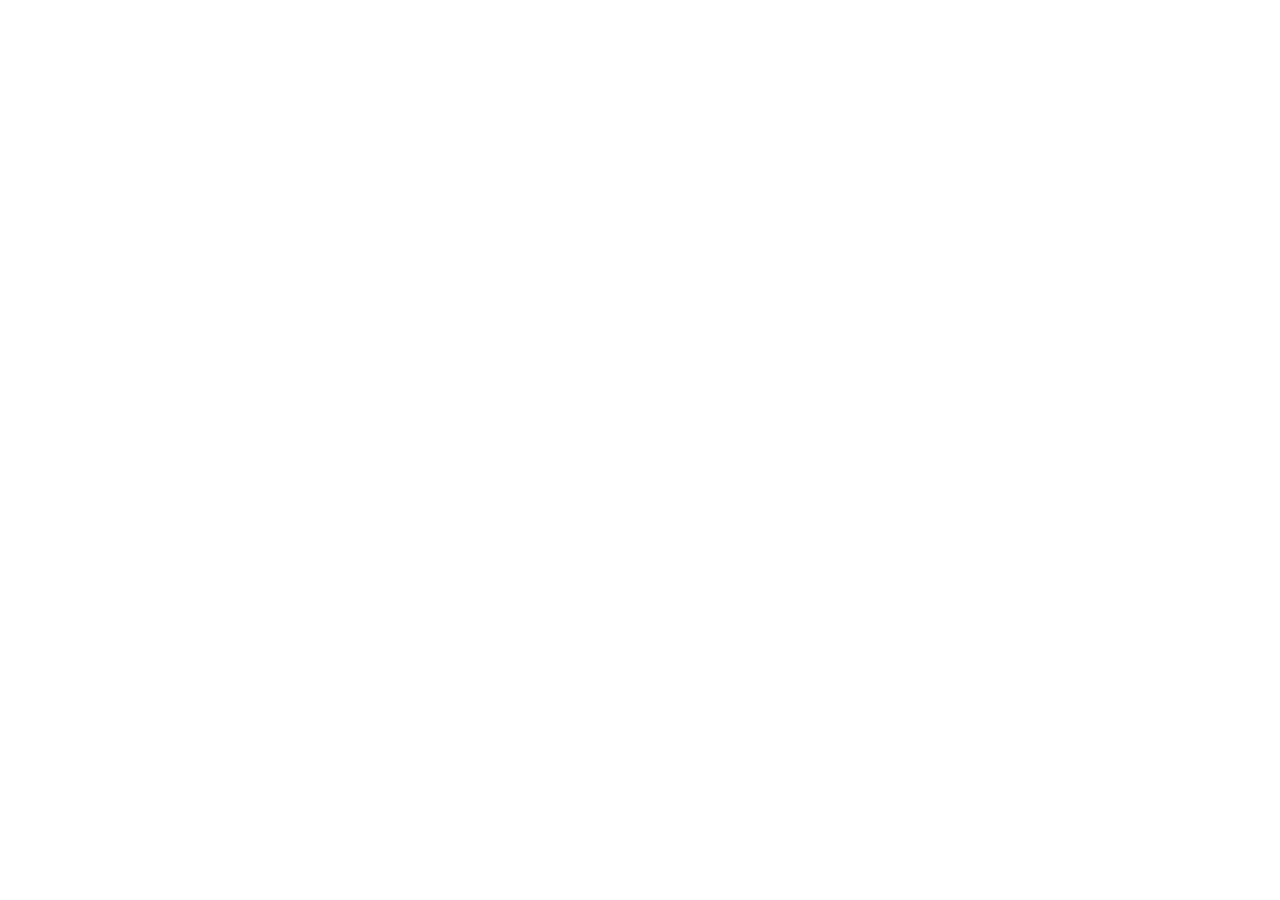
==== index.html @ d6d9a9a8 "Changing file name" ====
<!DOCTYPE html>
<html>
    <head>

    </head>
    <body>
        <iframe width="560" height="315" src="https://www.youtube.com/embed/QeRj5NdxMpQ" title="YouTube video player" frameborder="0" allow="accelerometer; autoplay; clipboard-write; encrypted-media; gyroscope; picture-in-picture; web-share" allowfullscreen></iframe>
    </body>
</html>
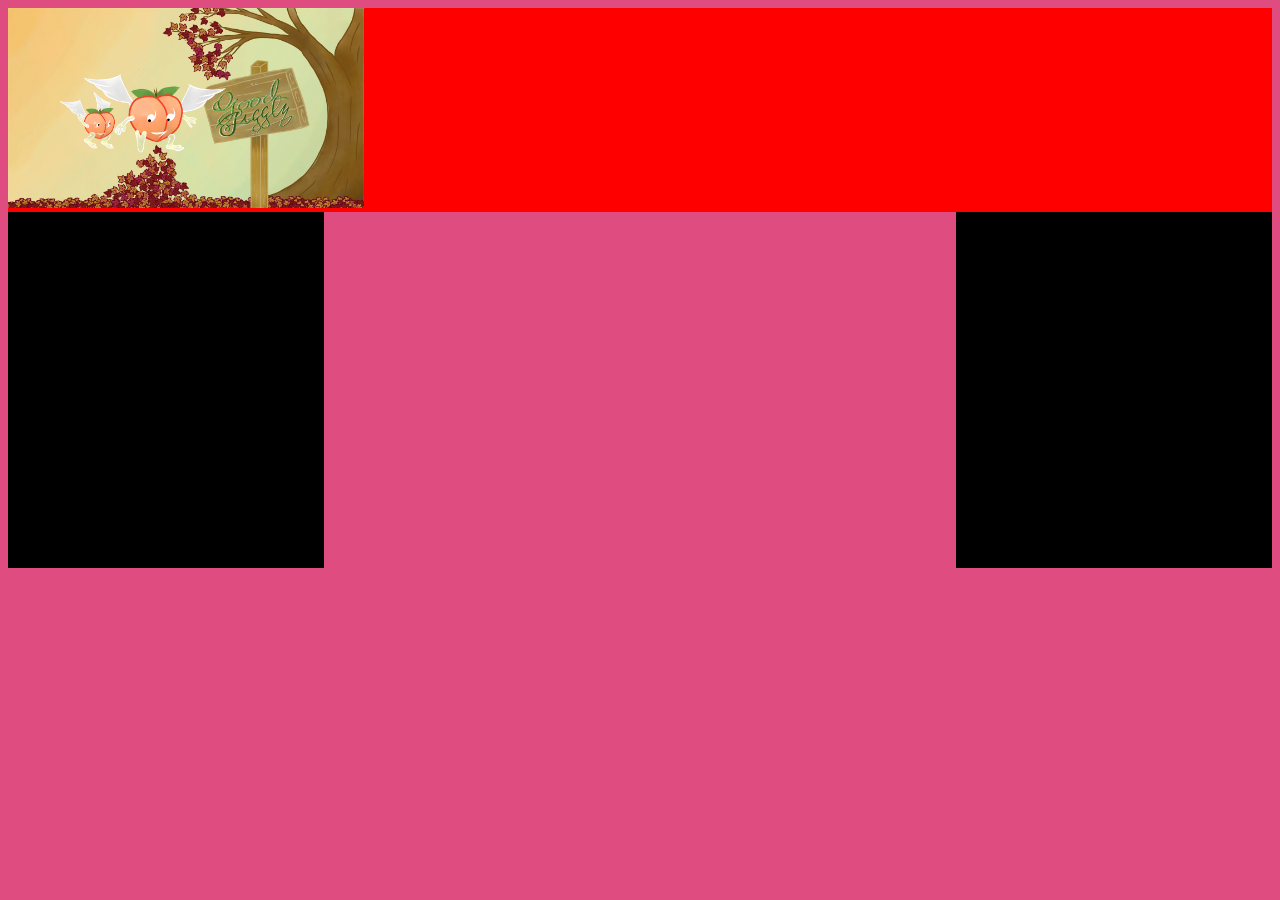
==== commit ad167f94: "More changes before really styling" ====
--- a/index.html
+++ b/index.html
@@ -1,9 +1,25 @@
 <!DOCTYPE html>
 <html>
     <head>
+        <title>Good Jiggly</title>
+        <link rel="stylesheet" href="styles/banner.css">
+        <link rel="stylesheet" href="styles/general-body.css">
 
     </head>
-    <body>
-        <iframe width="560" height="315" src="https://www.youtube.com/embed/QeRj5NdxMpQ" title="YouTube video player" frameborder="0" allow="accelerometer; autoplay; clipboard-write; encrypted-media; gyroscope; picture-in-picture; web-share" allowfullscreen></iframe>
+    <body class="main-body">
+        <div class="banner">
+            <img class="banner-image" src="images/actual_banner.jpg">
+        </div>
+        <div class="video-embed-grid">
+            <div class="left-video-embed">
+                
+            </div>
+            <div class="video-wrapper">
+                <iframe src="https://www.youtube.com/embed?listType=playlist&list=UUHGVOQArvYgVh4JTu4tcoqw"> </iframe>
+            </div>
+            <div class="right-video-embed">
+                
+            </div>
+        </div>
     </body>
-</html>+</html>
--- a/styles/banner.css
+++ b/styles/banner.css
@@ -0,0 +1,13 @@
+.banner{
+    border: 0px;
+    margin-bottom: 0px;
+    padding-bottom: 0px;
+    background-color: red;
+}
+
+.banner-image{
+    width: auto;
+    height: 200px;
+    margin-bottom: 0px;
+    border: 0px;
+}
--- a/styles/general-body.css
+++ b/styles/general-body.css
@@ -0,0 +1,28 @@
+.main-body{
+    background-color: rgb(223, 76, 128);
+}
+
+.video-wrapper{
+    position: relative;
+    padding-bottom: 56.25%;
+}
+
+.video-wrapper iframe{
+    position: absolute;
+    height: 100%;
+    width: 100%;
+    padding-top: 0px;
+    border: 0px;
+}
+
+.video-embed-grid{
+    display: grid;
+    grid-template-columns: 1fr 2fr 1fr;
+    border: 0px;
+    padding: 0px;
+    margin: 0px;
+}
+
+.right-video-embed, .left-video-embed{
+    background-color: black;
+}
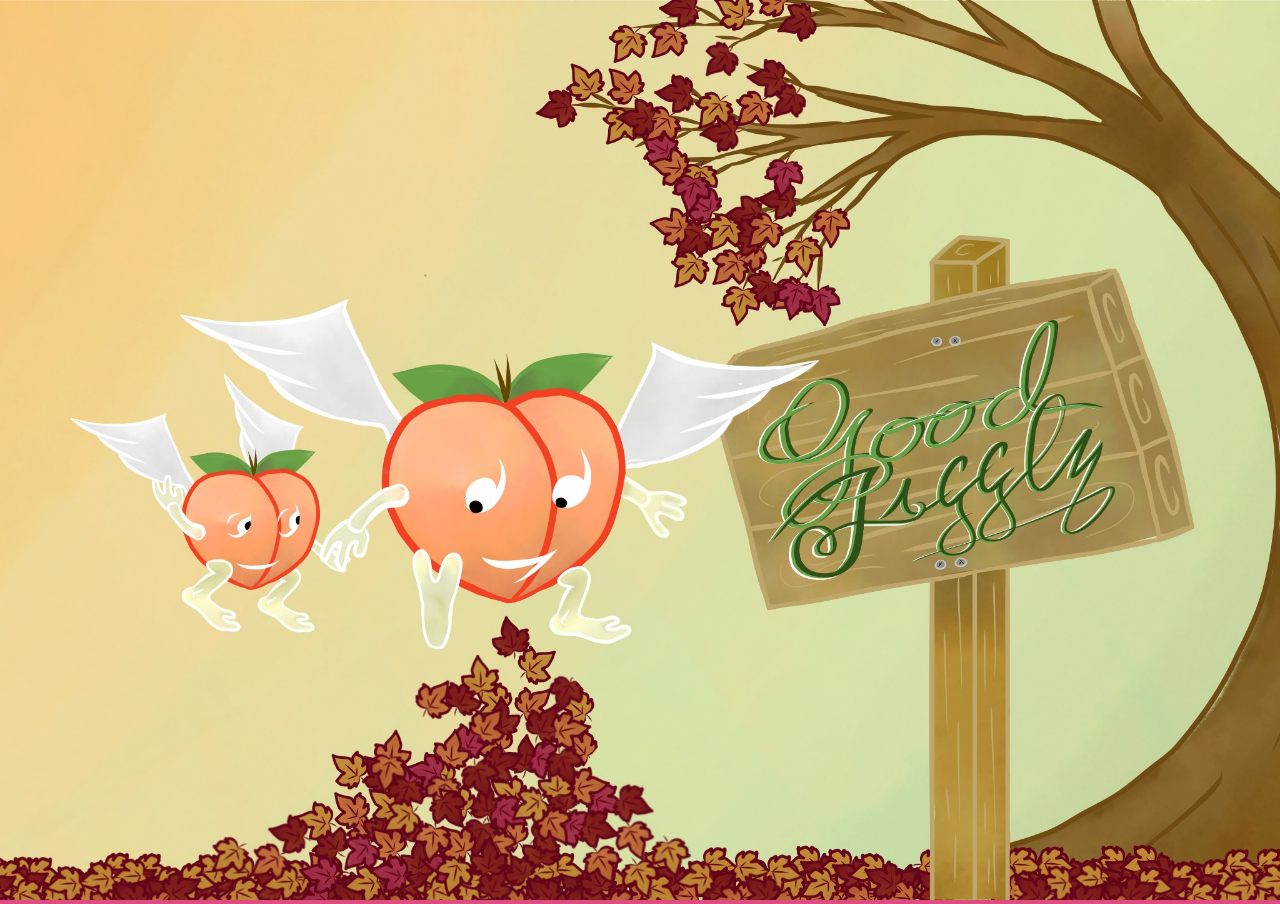
==== commit 541d97d1: "Fixed padding issues around main image" ====
--- a/index.html
+++ b/index.html
@@ -15,7 +15,9 @@
                 
             </div>
             <div class="video-wrapper">
-                <iframe src="https://www.youtube.com/embed?listType=playlist&list=UUHGVOQArvYgVh4JTu4tcoqw"> </iframe>
+                <div class="vid-inside-video-wrapper">
+                    <iframe src="https://www.youtube.com/embed?listType=playlist&list=UUHGVOQArvYgVh4JTu4tcoqw"> </iframe>
+                </div> 
             </div>
             <div class="right-video-embed">
                 
--- a/styles/banner.css
+++ b/styles/banner.css
@@ -1,13 +1,11 @@
 .banner{
-    border: 0px;
-    margin-bottom: 0px;
-    padding-bottom: 0px;
+    height: 200px;
     background-color: red;
 }
 
 .banner-image{
-    width: auto;
-    height: 200px;
-    margin-bottom: 0px;
+    object-fit: cover;
+    width: 100%;
+    height: 100vh;
     border: 0px;
 }
--- a/styles/general-body.css
+++ b/styles/general-body.css
@@ -1,10 +1,16 @@
 .main-body{
     background-color: rgb(223, 76, 128);
+    padding: 0px;
+    margin: 0px;
+    border: 0px;
 }
 
 .video-wrapper{
     position: relative;
     padding-bottom: 56.25%;
+    border-style: solid;
+    border: 10px;
+    border-color: black;
 }
 
 .video-wrapper iframe{
@@ -19,10 +25,8 @@
     display: grid;
     grid-template-columns: 1fr 2fr 1fr;
     border: 0px;
-    padding: 0px;
-    margin: 0px;
 }
 
-.right-video-embed, .left-video-embed{
+.div-inside-video-wrapper{
     background-color: black;
-}+}
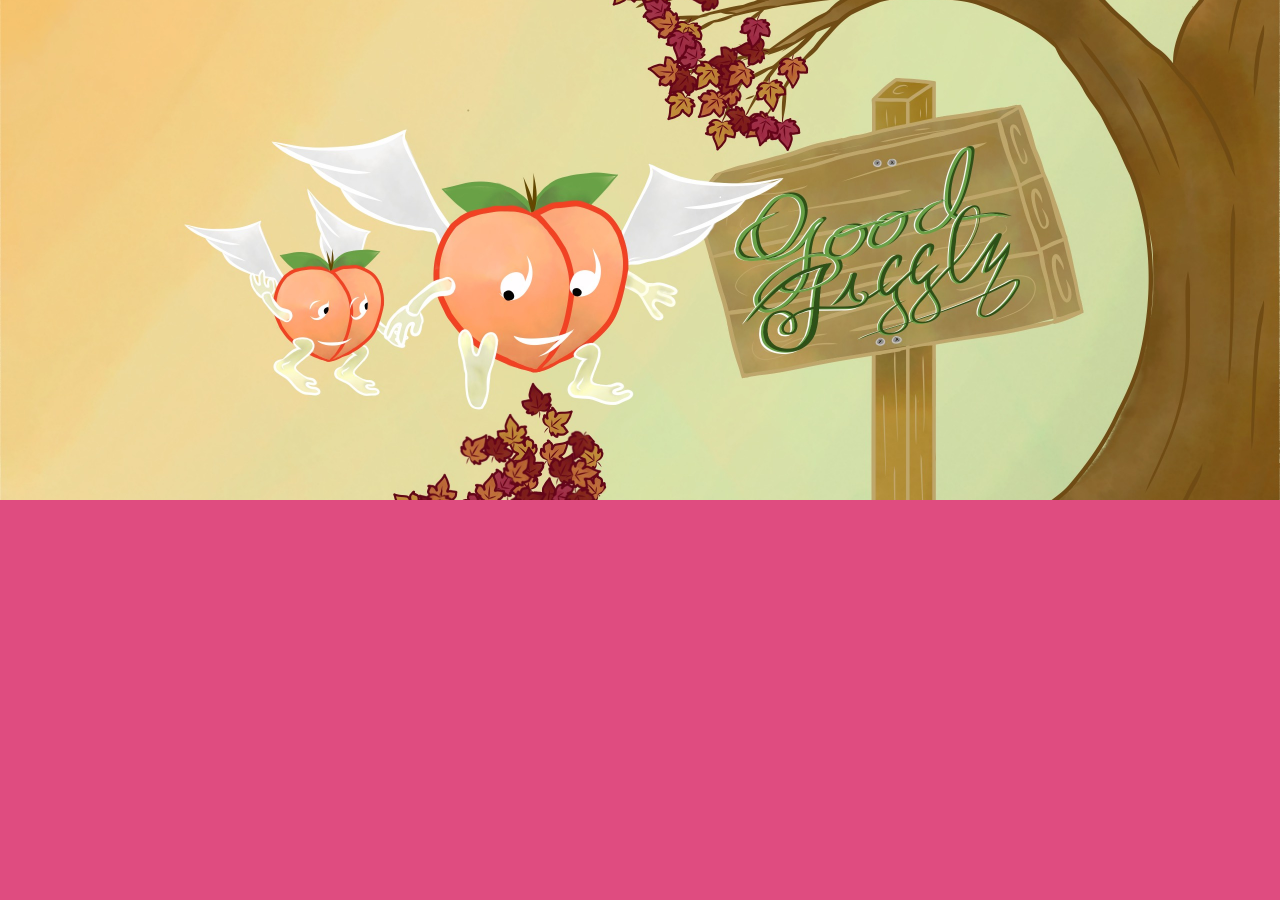
==== commit d9f094e7: "responsive mobile changes" ====
--- a/index.html
+++ b/index.html
@@ -1,6 +1,7 @@
 <!DOCTYPE html>
 <html>
     <head>
+        <meta name="viewport" content="width=device-width, initial-scale=1.0"> 
         <title>Good Jiggly</title>
         <link rel="stylesheet" href="styles/banner.css">
         <link rel="stylesheet" href="styles/general-body.css">
@@ -8,7 +9,11 @@
     </head>
     <body class="main-body">
         <div class="banner">
-            <img class="banner-image" src="images/actual_banner.jpg">
+            <picture>
+                <source media="(max-width: 900px)" srcset="images/GoodJiggly-Mobile.jpg">
+                <source media="(min-width: 901px)" srcset="images/actual_banner.jpg">
+                <img class="banner-image" src="images/actual_banner.jpg" alt="Other">
+            </picture>
         </div>
         <div class="video-embed-grid">
             <div class="left-video-embed">
--- a/styles/banner.css
+++ b/styles/banner.css
@@ -1,11 +1,15 @@
 .banner{
-    height: 200px;
+    height: 100px;
     background-color: red;
 }
 
 .banner-image{
     object-fit: cover;
     width: 100%;
-    height: 100vh;
+    height: 500px;
     border: 0px;
+}
+
+@media (max-width: 900px){
+    
 }
--- a/styles/general-body.css
+++ b/styles/general-body.css
@@ -9,7 +9,7 @@
     position: relative;
     padding-bottom: 56.25%;
     border-style: solid;
-    border: 10px;
+    border: 0px;
     border-color: black;
 }
 
@@ -23,10 +23,16 @@
 
 .video-embed-grid{
     display: grid;
-    grid-template-columns: 1fr 2fr 1fr;
-    border: 0px;
+    grid-template-columns: 1fr 3fr 1fr;
 }
 
 .div-inside-video-wrapper{
     background-color: black;
 }
+
+@media (max-width: 900px){
+    .video-embed-grid{
+        display: grid;
+        grid-template-columns: 0px 1fr 0px;
+    }
+}
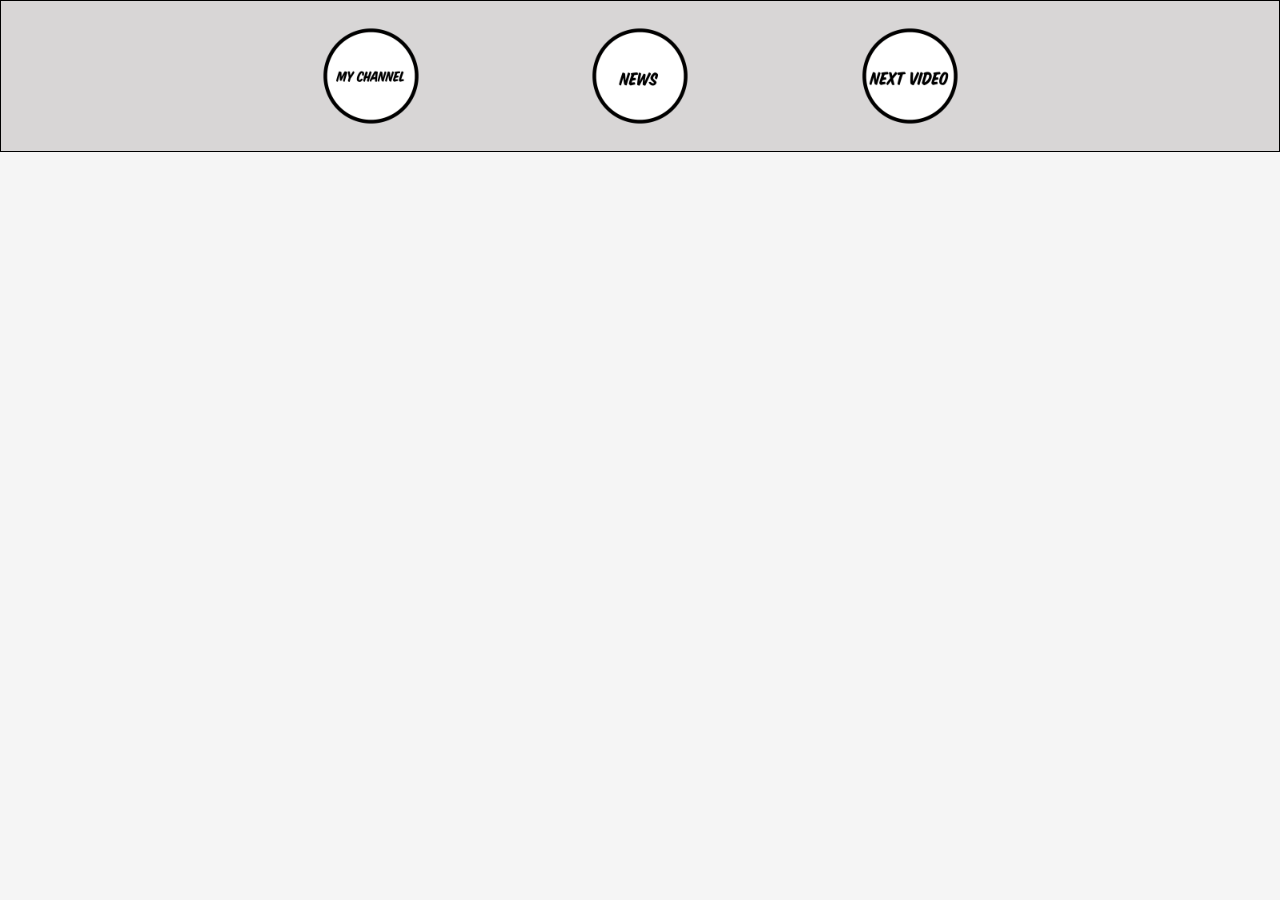
==== commit c64e5150: "Graphical changes and new styling" ====
--- a/index.html
+++ b/index.html
@@ -9,11 +9,26 @@
     </head>
     <body class="main-body">
         <div class="banner">
-            <picture>
+            <div class="left-banner"></div>
+            <div class="middle-banner">
+                <div class="button-container">
+                    <a href="https://www.youtube.com/@goodjiggly/featured" target="_self">
+                        <img class="my-channel" src="images/MyChannel.png" alt="">
+                    </a>
+                </div>
+                <div class="button-container">
+                    <img class="news" src="images/News.png" alt="">
+                </div>
+                <div class="button-container">
+                    <img class="next-video" src="images/Next Video.png" alt="">
+                </div>
+            </div>
+            <div class="right-banner"></div>
+            <!--<picture>
                 <source media="(max-width: 900px)" srcset="images/GoodJiggly-Mobile.jpg">
                 <source media="(min-width: 901px)" srcset="images/actual_banner.jpg">
                 <img class="banner-image" src="images/actual_banner.jpg" alt="Other">
-            </picture>
+            </picture>-->
         </div>
         <div class="video-embed-grid">
             <div class="left-video-embed">
--- a/styles/banner.css
+++ b/styles/banner.css
@@ -1,6 +1,23 @@
 .banner{
-    height: 100px;
-    background-color: red;
+    height: 150px;
+    background-color: rgb(216, 214, 214);
+    display: flex;
+    flex-direction: row;
+    justify-content: space-between;
+    border: solid;
+    border-width: 1px;
+}
+
+.left-banner, 
+.right-banner{
+    flex: 1;
+}
+
+.middle-banner{
+    display: flex;
+    flex: 2;
+    flex-direction: row;
+    justify-content: space-between;
 }
 
 .banner-image{
@@ -10,6 +27,19 @@
     border: 0px;
 }
 
+.button-container{
+    width: 100px;
+}
+
+.button-container img{
+    margin-top: 25px;
+    width: 100px;
+}
+
+.button-container img:hover{
+    cursor: pointer;
+}
+
 @media (max-width: 900px){
     
 }
--- a/styles/general-body.css
+++ b/styles/general-body.css
@@ -1,5 +1,5 @@
 .main-body{
-    background-color: rgb(223, 76, 128);
+    background-color: rgb(245, 245, 245);
     padding: 0px;
     margin: 0px;
     border: 0px;
